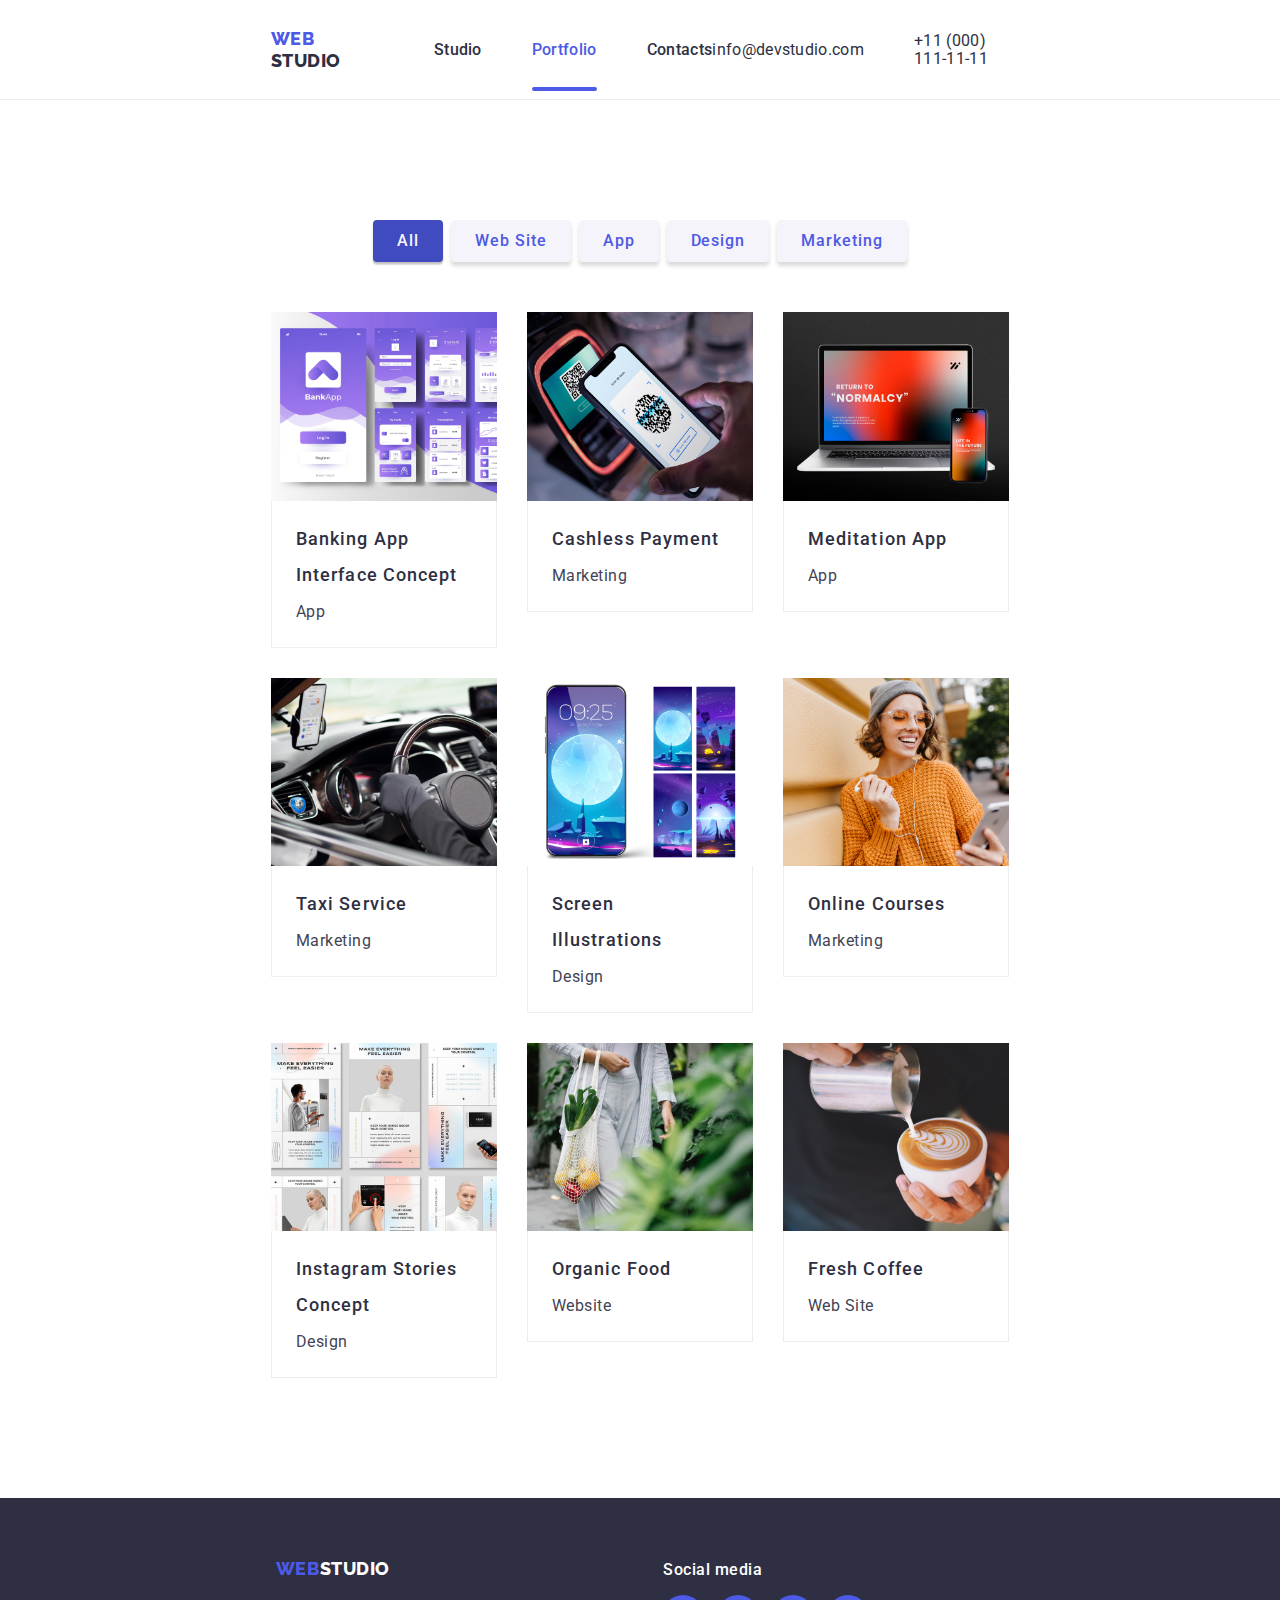
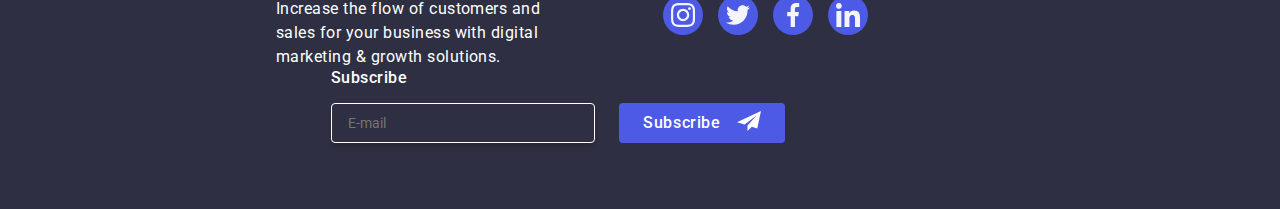
==== portfolio.html @ ea035ee9 "hw7" ====
<!DOCTYPE html>
<html lang="en">
  <head>
    <meta charset="UTF-8" />
    <meta http-equiv="X-UA-Compatible" content="IE=edge" />
    <meta name="viewport" content="width=device-width, initial-scale=1.0" />
    <title>Portfolio</title>
    <link rel="preconnect" href="https://fonts.googleapis.com" />
    <link rel="preconnect" href="https://fonts.gstatic.com" crossorigin />
    <link
      rel="stylesheet"
      href="https://cdnjs.cloudflare.com/ajax/libs/modern-normalize/1.0.0/modern-normalize.min.css"
    />
    <link rel="icon" href="./images/goit.png" />
    <link rel="stylesheet" href="./css/style.css" />
    <!-- AOS -->
    <link href="https://unpkg.com/aos@2.3.1/dist/aos.css" rel="stylesheet" />

    <!-- Animate.css -->
    <link
      rel="stylesheet"
      href="https://cdnjs.cloudflare.com/ajax/libs/animate.css/4.1.1/animate.min.css"
    />
  </head>
  <body>
    <!-- Header -->
    <header class="page-header">
      <div class="container menu">
        <nav class="navigation">
          <a href="./index.html" class="logo-link">
            <span class="logo">WEB</span>
            <span class="studio">STUDIO</span>
          </a>

          <ul class="nav-menu list">
            <li class="item">
              <a href="./index.html" class="page link">Studio</a>
            </li>
            <li class="item">
              <a href="#" class="page current link">Portfolio</a>
            </li>
            <li class="item">
              <a href="#" class="page link">Contacts</a>
            </li>
          </ul>
        </nav>
        <!-- Address -->
        <ul class="contacts-menu list">
          <li class="item">
            <a href="mailto:info@devstudio.com" class="contact link"
              >info@devstudio.com</a
            >
          </li>
          <li class="item">
            <a href="tel:+110001111111" class="contact link"
              >+11 (000) 111-11-11</a
            >
          </li>
        </ul>
      </div>
    </header>

    <main>
      <!-- section 1 -->
      <section class="section">
        <!--top row buttons -->
        <div class="container">
          <ul class="filters list">
            <li class="space">
              <button type="button" class="button filter current">All</button>
            </li>
            <li class="space">
              <button type="button" class="button filter">Web Site</button>
            </li>
            <li class="space">
              <button type="button" class="button filter">App</button>
            </li>
            <li class="space">
              <button type="button" class="button filter">Design</button>
            </li>
            <li class="space">
              <button type="button" class="button filter">Marketing</button>
            </li>
          </ul>

          <!-- section 2 -->
          <!-- 1st row images -->
          <ul class="projects list">
            <li class="project-card">
              <a href="#" class="project link">
                <!-- Overlay Effect -->
                <div class="cover-wrap">
                  <img
                    class="image"
                    src="./images/img1-bankapp.jpg"
                    alt="Banking App Interface Concept"
                    width="370"
                    height="294"
                  />
                  <p class="cover-text">
                    14 Stylish and User-Friendly App Design Concepts · Task
                    Manager App · Calorie Tracker App · Exotic Fruit Ecommerce
                    App · Cloud Storage App
                  </p>
                </div>
                <div class="substrate">
                  <h2 class="name">Banking App Interface Concept</h2>
                  <p class="type">App</p>
                </div>
              </a>
            </li>
            <li class="project-card">
              <a href="#" class="project link">
                <!-- Overlay Effect -->
                <div class="cover-wrap">
                  <img
                    class="image"
                    src="./images/img2-cashless.jpg"
                    alt="Cashless Payment"
                    width="370"
                    height="294"
                  />
                  <p class="cover-text">
                    14 Stylish and User-Friendly App Design Concepts · Task
                    Manager App · Calorie Tracker App · Exotic Fruit Ecommerce
                    App · Cloud Storage App
                  </p>
                </div>
                <div class="substrate">
                  <h2 class="name">Cashless Payment</h2>
                  <p class="type">Marketing</p>
                </div>
              </a>
            </li>

            <li class="project-card">
              <a href="#" class="project link">
                <!-- Overlay Effect -->
                <div class="cover-wrap">
                  <img
                    class="image"
                    src="./images/img3-meditation.jpg"
                    alt="Meditation App"
                    width="370"
                    height="294"
                  />
                  <p class="cover-text">
                    14 Stylish and User-Friendly App Design Concepts · Task
                    Manager App · Calorie Tracker App · Exotic Fruit Ecommerce
                    App · Cloud Storage App
                  </p>
                </div>
                <div class="substrate">
                  <h2 class="name">Meditation App</h2>
                  <p class="type">App</p>
                </div>
              </a>
            </li>

            <li class="project-card">
              <a href="#" class="project link">
                <!-- Overlay Effect -->
                <div class="cover-wrap">
                  <img
                    class="image"
                    src="./images/img1-taxiservice.jpg"
                    alt="Taxi Service"
                    width="370"
                    height="294"
                  />
                  <p class="cover-text">
                    14 Stylish and User-Friendly App Design Concepts · Task
                    Manager App · Calorie Tracker App · Exotic Fruit Ecommerce
                    App · Cloud Storage App
                  </p>
                </div>
                <div class="substrate">
                  <h2 class="name">Taxi Service</h2>
                  <p class="type">Marketing</p>
                </div>
              </a>
            </li>

            <li class="project-card">
              <a href="#" class="project link">
                <!-- Overlay Effect -->
                <div class="cover-wrap">
                  <img
                    class="image"
                    src="./images/img2-screen.jpg"
                    alt="Screen Illustrations"
                    width="370"
                    height="294"
                  />
                  <p class="cover-text">
                    14 Stylish and User-Friendly App Design Concepts · Task
                    Manager App · Calorie Tracker App · Exotic Fruit Ecommerce
                    App · Cloud Storage App
                  </p>
                </div>
                <div class="substrate">
                  <h2 class="name">Screen Illustrations</h2>
                  <p class="type">Design</p>
                </div>
              </a>
            </li>

            <li class="project-card">
              <a href="#" class="project link">
                <!-- Overlay Effect -->
                <div class="cover-wrap">
                  <img
                    class="image"
                    src="./images/img3-onlinecourses.jpg"
                    alt="Online Courses"
                    width="370"
                    height="294"
                  />
                  <p class="cover-text">
                    14 Stylish and User-Friendly App Design Concepts · Task
                    Manager App · Calorie Tracker App · Exotic Fruit Ecommerce
                    App · Cloud Storage App
                  </p>
                </div>
                <div class="substrate">
                  <h2 class="name">Online Courses</h2>
                  <p class="type">Marketing</p>
                </div>
              </a>
            </li>

            <li class="project-card">
              <a href="#" class="project link">
                <!-- Overlay Effect -->
                <div class="cover-wrap">
                  <img
                    class="image"
                    src="./images/img1-instagram.jpg"
                    alt="Instagram Stories Concept"
                    width="370"
                    height="294"
                  />
                  <p class="cover-text">
                    14 Stylish and User-Friendly App Design Concepts · Task
                    Manager App · Calorie Tracker App · Exotic Fruit Ecommerce
                    App · Cloud Storage App
                  </p>
                </div>
                <div class="substrate">
                  <h2 class="name">Instagram Stories Concept</h2>
                  <p class="type">Design</p>
                </div>
              </a>
            </li>

            <li class="project-card">
              <a href="#" class="project link">
                <!-- Overlay Effect -->
                <div class="cover-wrap">
                  <img
                    class="image"
                    src="./images/img2-organic.jpg"
                    alt="Organic Food"
                    width="370"
                    height="294"
                  />
                  <p class="cover-text">
                    14 Stylish and User-Friendly App Design Concepts · Task
                    Manager App · Calorie Tracker App · Exotic Fruit Ecommerce
                    App · Cloud Storage App
                  </p>
                </div>
                <div class="substrate">
                  <h2 class="name">Organic Food</h2>
                  <p class="type">Website</p>
                </div>
              </a>
            </li>

            <li class="project-card">
              <a href="#" class="project link">
                <!-- Overlay Effect -->
                <div class="cover-wrap">
                  <img
                    class="image"
                    src="./images/img3-freshcoffee.jpg"
                    alt="Fresh Coffee"
                    width="370"
                    height="294"
                  />
                  <p class="cover-text">
                    14 Stylish and User-Friendly App Design Concepts · Task
                    Manager App · Calorie Tracker App · Exotic Fruit Ecommerce
                    App · Cloud Storage App
                  </p>
                </div>
                <div class="substrate">
                  <h2 class="name">Fresh Coffee</h2>
                  <p class="type">Web Site</p>
                </div>
              </a>
            </li>
          </ul>
        </div>
      </section>
    </main>

    <!-- Footer -->
    <footer class="page-footer">
      <div class="container">
        <!-- Main Footer -->
        <div class="footer">
          <!-- Footer Section 1 -->
          <div class="footer-address">
            <a href="./index.html" class="logo-link">
              <span class="logo">WEB</span>
              <span class="studio2">STUDIO</span>
            </a>
            <p class="footer-description">
              Increase the flow of customers and <br />sales for your business
              with digital <br />marketing & growth solutions.
            </p>
          </div>

          <!-- Footer Section 2 -->
          <div class="footer-block">
            <b class="footer-heading">Social media</b>
            <ul class="social-footer list">
              <!-- Footer - Instagram -->
              <li class="icon-item">
                <a
                  class="link"
                  href="https://instagram.com"
                  target="_blank"
                  rel="noopener noreferrer"
                  aria-label="Link to Instagram"
                >
                  <svg class="icon" width="16" height="16">
                    <use href="./images/icons.svg#icon-instagram"></use>
                  </svg>
                </a>
              </li>
              <!-- Footer - Twitter -->
              <li class="icon-item">
                <a
                  class="link"
                  href="https://twitter.com"
                  target="_blank"
                  rel="noopener noreferrer"
                  aria-label="Link to Twitter"
                >
                  <svg class="icon" width="16" height="16">
                    <use href="./images/icons.svg#icon-twitter"></use>
                  </svg>
                </a>
              </li>
              <!-- Footer - Facebook -->
              <li class="icon-item">
                <a
                  class="link"
                  href="https://facebook.com"
                  target="_blank"
                  rel="noopener noreferrer"
                  aria-label="Link to Facebook"
                >
                  <svg class="icon" width="16" height="16">
                    <use href="./images/icons.svg#icon-facebook"></use>
                  </svg>
                </a>
              </li>
              <!-- Footer - LinkedIn -->
              <li class="icon-item">
                <a
                  class="social-link link"
                  href="https://linkedin.com"
                  target="_blank"
                  rel="noopener noreferrer"
                  aria-label="Link to LinkedIn"
                >
                  <svg class="icon" width="16" height="16">
                    <use href="./images/icons.svg#icon-linkedin"></use>
                  </svg>
                </a>
              </li>
            </ul>
          </div>

          <div class="footer-container footer-form">
            <form name="subscribe-form" autocomplete="on" method>
              <label class="footer-form-label">
                Subscribe
                <input
                  type="email"
                  name="email"
                  placeholder="E-mail"
                  class="footer-form-input"
                  required
                />
              </label>
              <button type="submit" class="footer-form-button">
                Subscribe
                <svg class="svg-subscribe">
                  <use href="./images/icons.svg#icon-submit"></use>
                </svg>
              </button>
            </form>
          </div>
        </div>
      </div>
    </footer>

    <!-- MODAL SCRIPT -->
    <script src="./js/modal.js"></script>
  </body>
</html>
---- css/style.css ----
@import url("https://fonts.googleapis.com/css2?family=Raleway:wght@700&family=Roboto:wght@400;500;800;900&display=swap");

:root {
  --primary-text-color: #434455;
  --accent-color: #4d5ae5;
  --primary-white-color: #ffffff;
  --primary-black-color: #2e2f42;
  --logo-black: #000000;
  --text-white-opacity: rgba(255, 255, 255, 0.6);
  --button-primary-hover: #404bbf;
  --button-filter: #f5f4fa;
  --background-black: #2f303a;
  --background-grey: #f5f4fa;
  --cloud: #f4f4fd;
  --cornflower: #e7e9fc;
  --ocean: #404bbf;
  --lightslate: #8e8f99;
}

body {
  font-family: "Roboto", sans-serif;
  font-size: 16px;
  background-color: var(--primary-white-color);
  color: var(--primary-text-color);
  letter-spacing: 0.03em;
}

h1,
h2,
h3,
h4,
h5,
h6,
p {
  margin: 0;
}

html {
  box-sizing: border-box;
}

*,
*::before,
*::after {
  box-sizing: inherit;
}

img {
  display: block;
  max-width: 100%;
  height: auto;
}

.link {
  text-decoration: none;
  color: inherit;
}

.section {
  padding-top: 120px;
  padding-bottom: 120px;
}

/* Checked */
.section.no-top-padding {
  padding-top: 0;
}

/* Checked */
.container {
  width: 428px;
  padding-left: 15px;
  padding-right: 15px;
  margin-left: auto;
  margin-right: auto;

  @media screen and (min-width: 768px);
  width: 768px;
}

/* Checked */
.list {
  list-style-type: none; /* remove default bullet style */
  padding: 0;
  margin: 0;
}

/* Checked */
.menu,
.navigation,
.nav-menu,
.contacts-menu {
  display: flex;
  align-items: center;
}

/* header and navigation */
/* Checked */
.logo-link {
  text-decoration: none;
  font-family: "Raleway", sans-serif;
  font-size: 0;
  line-height: 1.2;
}

.logo-link > span {
  font-size: 18px;
}

/* Checked */
.logo {
  color: #4d5ae5;
  font-weight: 800;
  font-family: "Raleway", sans-serif;
  line-height: 1.2;
}

/* Checked */
.logo.footer {
  margin-bottom: 20px;
}

/* header styling */
/* Checked */
.studio {
  color: #2e2f42;
  font-weight: 800;
  text-indent: 30px;
}

/* footer styling */
/* Checked */
.studio2 {
  color: var(--primary-white-color);
  font-weight: 800;
  font-size: 18px;
}

/* Navigation Menu Positioning */
/* Checked */
.nav-menu {
  margin-left: 93px;

  transition: color 250ms cubic-bezier(0.4, 0, 0.2, 1);
}

.nav-menu .page:hover,
.nav-menu .page:focus,
.nav-menu .page.current,
.contacts-menu .contact:hover,
.contacts-menu .contact:focus {
  color: var(--accent-color);
}

/* Underline */
.page {
  position: relative;
  color: var(--accent-color);
}

.page.current::after {
  content: "";
  position: absolute;
  left: 0;
  bottom: -1px;
  width: 100%;
  height: 1px;
  border-radius: 2px;
  border: 2px solid var(--accent-color);
  background-color: var(--accent-color);
}

.page::after {
  content: "";
  border-radius: 2px;
  height: 4px;
  width: 0;
  position: absolute;
  left: 0;
  bottom: -1px;
  transition: width 250ms ease-in-out, background-color 250ms ease-in-out;
}

.page:hover::after,
.page:focus::after {
  border: 2px solid var(--ocean);
  background-color: var(--ocean);
  width: 100%;
}

/* Checked */
.page-header {
  border-bottom: 1px solid #ececec;
}

/* Checked */
.page-footer {
  padding-top: 60px;
  padding-bottom: 60px;
  padding-left: 60px;
  margin: 0 auto;
  background-color: var(--primary-black-color);
}

/* Contacts Menu Positioning */
.contacts-menu {
  margin-left: auto;
}

/* Checked */
.hero {
  padding-top: 200px;
  padding-bottom: 200px;
  height: 600px;
  margin: 0 auto;
  text-align: center;
  background-image: linear-gradient(
      rgba(46, 47, 66, 0.78),
      rgba(46, 47, 66, 0.78)
    ),
    url(../images/people-office1.jpg);
  background-repeat: no-repeat;
  background-size: cover;
  background-position: center;
}

/* Checked */
.nav-menu .item:not(:last-child),
.contacts-menu .item:not(:last-child) {
  margin-right: 50px;
}

/* Checked */
.nav-menu .page,
.contacts-menu .contact {
  display: block;
  padding-top: 32px;
  padding-bottom: 31px;
  color: var(--primary-black-color);
  font-weight: 500;
  font-size: 16px;
  line-height: 1.14;
  letter-spacing: 0.02em;
  transition: color 250ms cubic-bezier(0.4, 0, 0.2, 1);
}

/* Checked */
.contacts-menu .contact {
  color: var(--primary-black-color);
  font-weight: 400;
}

/* Styling for H1 */
/* Checked */
.hero-title {
  color: var(--primary-white-color);
  font-size: 56px;
  font-weight: 700;
  line-height: 1.36;
  text-align: center;
  letter-spacing: 0.06em;
  margin-bottom: 30px;
}

/* button styling and positioning index.html */
/* Checked */
.button {
  cursor: pointer;
  border-color: transparent;
  font-family: inherit; /* to inherit the font */
  letter-spacing: 0.03em;
  border-radius: 4px;
}

/* Chedked */
.button.primary,
.button {
  background-color: var(--accent-color);
  color: var(--primary-white-color);
  font-weight: 500;
  font-size: 16px;
  line-height: 1.87;
  letter-spacing: 0.06em;
  padding: 16px 32px; /*padding: 10px 32px;  */
  box-shadow: 0px 4px 4px rgba(0, 0, 0, 0.15);

  transition: background-color 250ms cubic-bezier(0.4, 0, 0.2, 1);
}

/* button pseudoclass */
/* Checked */
.button.primary:hover,
.button.primary:focus {
  background-color: var(--button-primary-hover);
}

/* button styling portfolio.html */
/* Checked */
.filters {
  display: flex;
  justify-content: center;
  margin-bottom: 50px;
}

/* Checked */
.filters .space + .space {
  margin-left: 8px;
}

/* Checked */
.button.filter {
  background-color: var(--button-filter);
  color: var(--accent-color);
  font-weight: 500;
  font-size: 16px;
  line-height: 1.62;
  padding: 6px 22px;

  transition: background-color 250ms cubic-bezier(0.4, 0, 0.2, 1),
    color 250ms cubic-bezier(0.4, 0, 0.2, 1),
    box-shadow 250ms cubic-bezier(0.4, 0, 0.2, 1);
}

/* Checked */
.button.filter:hover,
.button.filter:focus,
.button.filter.current {
  background-color: var(--button-primary-hover);
  color: var(--button-filter);
  box-shadow: 0px 3px 1px rgba(0, 0, 0, 0.1), 0px 1px 2px rgba(0, 0, 0, 0.08),
    0px 2px 2px rgba(0, 0, 0, 0.12);
}

/* list styling index.html */
/* Checked */
.benefits .title {
  color: var(--primary-black-color);
  font-weight: 500;
  font-size: 20px;
  line-height: 1.14;
  margin-bottom: 10px;
}

/* Checked */
.benefits .description {
  line-height: 1.7;
  font-weight: 400;
  font-size: 16px;
}

/* list and icon positioning index.html */
/* Checked */
.benefits {
  display: flex;
  flex-wrap: wrap;
  margin-left: -30px;
  margin-top: -30px;
}

.benefits .item {
  flex-basis: calc(100% / 4 - 30px);
  margin-left: 30px;
  margin-top: 30px;
}

.benefits .icon {
  margin-bottom: 8px;
  border-radius: 4px;
  width: 264px;
  height: 120px;
  display: flex;
  justify-content: center;
  align-items: center;
  background-color: var(--cloud);
}

/* H2 styling portfolio.html */
/* Checked */
.section-title {
  color: var(--navyblue, #2e2f42);
  text-align: center;
  font-size: 36px;
  font-weight: 700;
  line-height: 1.17;
  margin-bottom: 50px;
}

/* image positioning index.html */
/* Checked */
.what-we-do {
  display: flex;
  flex-wrap: wrap;
  margin-left: -30px;
  margin-top: -30px;
}

/* Checked */
.what-we-do .item {
  flex-basis: calc(100% / 3 - 30px);
  margin-left: 30px;
  margin-top: 30px;
}

/* Our Team styling portfolio.html */
/* Checked */
.bg-team {
  background-color: var(--background-grey);
}
.project-card
/* Checked */
.team .name,
.team .position {
  font-size: 16px;
  font-weight: 400;
  line-height: 1.19;
  text-align: center;
}

/* Checked */
.substrate {
  background-color: var(--primary-white-color);
  padding: 20px 24px;
  border: 1px solid #eeeeee;
  border-top: 0;

  transition: box-shadow 250ms cubic-bezier(0.4, 0, 0.2, 1);
}

/*.substrate:hover,
.substrate:focus {
  box-shadow: 0px 1px 1px rgba(0, 0, 0, 0.12), 0px 4px 4px rgba(0, 0, 0, 0.06),
    1px 4px 6px rgba(0, 0, 0, 0.16);
}
*/

/* Checked */
.team .name {
  color: var(--primary-black-color);
  font-weight: 500;
  font-size: 20px;
  margin-top: 30px;
  margin-bottom: 10px;
  text-align: center;
}

.team .item {
  margin-left: 30px;
  margin-top: 30px;
  flex-basis: calc(100% / 4 - 30px);
  padding-bottom: 30px;
  background-color: var(--primary-white-color);
  border-radius: 0px 0px 4px 4px;
  box-shadow: 0px 1px 3px rgba(0, 0, 0, 0.12), 0px, 1px, 1px rgba(0, 0, 0, 0.14),
    0px, 2px, 1px rgba(0, 0, 0, 0.12);
}

/* Our Team Images positioning*/
/* Checked */
.team {
  margin-left: -30px;
  margin-top: -30px;
  display: flex;
}

.social-team .icon {
  width: 16px;
  height: 16px;
  fill: currentColor;
}

.social-team {
  display: flex;
  justify-content: center;
  padding-top: 10px;
  gap: 24px;
}

.social-team .link {
  display: flex;
  width: 100%;
  height: 100%;
  align-items: center;
  justify-content: center;
  border-radius: 50%;
  color: var(--cloud);
  transition: background-color 250ms cubic-bezier(0.4, 0, 0.2, 1);
  background-color: var(--accent-color);
}

.social-footer {
  padding-top: 16px;
  display: flex;
  justify-content: flex-start;
  gap: 15px;
}

.social-footer .link {
  display: flex;
  width: 100%;
  height: 100%;
  align-items: center;
  justify-content: center;
  border-radius: 50%;
  color: var(--cloud);
  background-color: var(--accent-color);
  transition: background-color 250ms cubic-bezier(0.4, 0, 0.2, 1);
}

.social-footer .icon {
  width: 24px;
  height: 24px;
  fill: currentColor;
}

.icon-item {
  transition: background-color 250ms cubic-bezier(0.4, 0, 0.2, 1);
}

.icon-item .link:hover,
.icon-item .link:focus {
  background-color: #31d0aa;
}

.item .icon {
  transition: color 250ms cubic-bezier(0.4, 0, 0.2, 1);
}

/* .item .icon:hover,
.item .icon:focus {
  color: var(--button-primary-hover);
}*/

.footer {
  display: flex;
  flex-wrap: wrap;
  margin-top: -12px;
  margin-left: -50px;
  align-items: baseline;
}

.footer-address {
  margin-top: 12px;
  margin-left: 25px;
}

/* Checked */
.footer-description {
  color: var(--primary-white-color);
  font-weight: 400;
  font-size: 16px;
  line-height: 1.5;
  padding-top: 17px;
}

.footer-heading {
  font-size: 16px;
  font-family: inherit;
  font-weight: 500;
  color: var(--primary-white-color);
}

/* Images positioning - portfolio.html */
/* Checked */
.projects {
  display: flex;
  flex-wrap: wrap;
  margin-left: -30px;
  margin-top: -30px;
}

/* Checked */
.project-card {
  flex-basis: calc(100% / 3 - 30px);
  margin-left: 30px;
  margin-top: 30px;
  transition: box-shadow 250ms ease-in-out;
}

.project-card:hover {
  box-shadow: 0px 2px 1px 0px rgba(46, 47, 66, 0.08),
    0px 1px 1px 0px rgba(46, 47, 66, 0.16),
    0px 1px 6px 0px rgba(46, 47, 66, 0.08);
}

/* Checked */
.project .name {
  margin-bottom: 4px;
  color: var(--primary-black-color);
  font-weight: 500;
  font-size: 18px;
  line-height: 2;
  letter-spacing: 0.06em;
}

/* Checked */
.project .type {
  color: var(--primary-text-color);
  font-weight: 400;
  font-size: 16px;
  line-height: 1.87;
}

.partners {
  display: flex;
  gap: 30px;
}

.partners .item {
  width: calc((100% - 150px) / 6);
  height: 90px;
}

.partners .link {
  display: flex;
  width: 100%;
  height: 100%;
  border: 1px solid #8e8f99;
  border-radius: 4px;
  justify-content: center;
  align-items: center;
  color: #8e8f99;

  transition: border 250ms cubic-bezier(0.4, 0, 0.2, 1),
    color 250ms cubic-bezier(0.4, 0, 0.2, 1);
}

.partners .link:hover,
.partners .link:focus {
  border-radius: 4px;
  color: var(--button-primary-hover);
  border: 1px solid var(--button-primary-hover);
}

.partners .icon {
  fill: currentColor;
}

.icon-item {
  width: 40px;
  height: 40px;
}

.footer-block {
  margin-top: 12px;
  margin-left: 123px;
}

/* Overlay */
.cover-wrap {
  position: relative;
  overflow: hidden;
}

.cover-text {
  position: absolute;
  top: 0;
  height: 100%;
  width: 100%;
  padding: 40px;
  font-size: 16px;
  font-weight: 400;
  line-height: 24px;
  letter-spacing: 0.32px;
  color: var(--cloud);
  background-color: var(--accent-color);

  transform: translateY(101%);
  transition: transform 250ms cubic-bezier(0.4, 0, 0.2, 1);
}

.project-card:hover .cover-text {
  transform: translateY(0);
}

/* MODAL  WINDOW*/
.backdrop {
  position: fixed;
  top: 0;
  left: 0;
  width: 100%;
  height: 100%;
  background-color: rgba(0, 0, 0, 0.2);
  opacity: 1;
  transition: opacity 250ms cubic-bezier(0.4, 0, 0.2, 1);
}

.modal {
  /* this is for modal-title */
  /* padding: 40px; */
  padding: 72px 24px 24px 24px;
  position: absolute;
  top: 50%;
  left: 50%;
  border-radius: 4px;
  min-width: 408px;
  min-height: 584px;
  background-color: var(--primary-white-color);

  transform: translate(-50%, -50%) scale(1);
  transition: transform 250ms cubic-bezier(0.4, 0, 0.2, 1);
}

.modal-title {
  color: var(--primary-black-color);
  text-align: center;
  font-weight: 500;
  margin-bottom: 34px;
}

.backdrop.is-hidden .modal {
  transform: translate(-50%, -50%) scale(0);
}

.modal-close {
  position: absolute;
  top: 24px;
  right: 24px;
  padding: 0;
  display: flex;
  justify-content: center;
  align-items: center;
  width: 24px;
  height: 24px;

  background-color: var(--cornflower);
  color: var(--primary-black-color);
  border: 1px solid rgba(0, 0, 0, 0.1);
  border-radius: 15px;
  cursor: pointer;

  transition: color 250ms cubic-bezier(0.4, 0, 0.2, 1),
    background-color 250ms cubic-bezier(0.4, 0, 0.2, 1);
}

.modal-close-icon {
  fill: currentColor;
}

.modal-close:hover,
.modal-close:focus {
  color: var(--primary-white-color);
  background-color: var(--ocean);
}

.is-hidden {
  visibility: none;
  opacity: 0;
  pointer-events: none;
}

/* Modal Form */
.form-field {
  display: block;
  position: relative;
}

.form-label {
  position: absolute;
  top: -16px;
  font-size: 12px;
  line-height: 0.87px;
  letter-spacing: 0.01em;
  font-weight: 400;
  color: var(--lightslate);
}

.form-input,
.form-textarea {
  display: block;
  width: 100%;
  font-size: 14px;
  margin-bottom: 29px;
  padding: 11px 16px 11px 38px;
  border: 1px solid rgba(33, 33, 33, 0.2);
  border-radius: 4px;

  line-height: 0.87px;
  letter-spacing: 0.01em;
  color: var(--primary-black-color);
  transition: border-color 250ms cubic-bezier(0.4, 0, 0.2, 1);
}

.form-input:hover,
.form-input:focus,
.form-textarea:hover,
.form-textarea:focus {
  outline: none;
  border-color: var(--ocean);
}

.form-textarea {
  padding-left: 16px;
  resize: none;
  height: 120px;
}

.form-textarea::placeholder {
  color: rgba(117, 117, 117, 0.5);
}

/* .form-button-container { 
  display: flex;
  align-items: center;
  justify-content: center;
  width: 100%;
}
*/
.button-center {
  display: block;
  margin: 0 auto;
  margin-top: 20px;
  width: 50%;
  align-items: center;
  justify-content: center;
}

/* SVG icon inside modal */
.form-icon {
  position: absolute;
  top: 50%;
  left: 12px;
  transform: translateY(-50%);
  fill: var(--logo-black);
  transition: fill 250ms cubic-bezier(0.4, 0, 0.2, 1);
}

.form-input:hover + .form-icon,
.form-input:focus + .form-icon {
  fill: var(--accent-color);
}

/* Checkbox inside modal */
.form-agreement {
  display: flex;
  align-items: center;
  margin-bottom: 34px;
  font-size: 12px;
  color: var(--lightslate);
}

.visually-hidden {
  position: absolute;
  width: 1px;
  height: 1px;
  margin: -1px;
  border: 0;
  padding: 0;
  white-space: nowrap;
  clip-path: inset(100%);
  clip: rect(0 0 0 0);
  overflow: hidden;
}

.form-checkbox-icon {
  fill: none;
  border: 1px solid var(--lightslate);
  border-radius: 2px;
  margin-right: 7px;
  transition: border-color 250ms cubic-bezier(0.4, 0, 0.2, 1),
    background-color 250ms cubic-bezier(0.4, 0, 0.2, 1),
    fill 250ms cubic-bezier(0.4, 0, 0.2, 1);
}

.form-checkbox:checked + .form-checkbox-icon {
  background-color: var(--accent-color);
  border-color: var(--accent-color);
  fill: var(--primary-white-color);
}

.form-terms {
  color: var(--accent-color);
}

.footer-container form {
  display: flex;
  align-items: flex-end;
}

.footer-form {
  width: 453px;
  height: 80px;
  flex-shrink: 0;
  margin-left: 80px;
}

.footer-form-button {
  height: 40px;
  display: inline-flex;
  padding: 8px 24px;
  justify-content: center;
  align-items: center;
  gap: 16px;
  margin-left: 24px;
  border: none;
  font-weight: 500;
  line-height: 24px;
  letter-spacing: 0.64px;
  border-radius: 4px;
  color: var(--primary-white-color);
  background: var(--accent-color);
  cursor: pointer;
  transition-property: background-color, color;
  transition-duration: 250ms;
  transition-timing-function: cubic-bezier(0.4, 0, 0.2, 1);
}

.footer-form-button:hover {
  background-color: var(--ocean);
}

.svg-subscribe {
  width: 24px;
  height: 24px;

  fill: var(--primary-white-color);
}

.footer-form-label {
  display: block;
  color: var(--primary-white-color);
  font-weight: 500;
}

.footer-form-input {
  color: var(--primary-white-color);
  width: 264px;
  outline: none;
  height: 40px;
  padding: 8px 16px;
  display: flex;
  margin-top: 16px;
  font-size: 14px;
  background: var(--primary-black-color);
  border-radius: 4px;
  border: 1px solid var(--primary-white-color);
  box-shadow: 0px 4px 4px 0px rgba(0, 0, 0, 0.15);
}
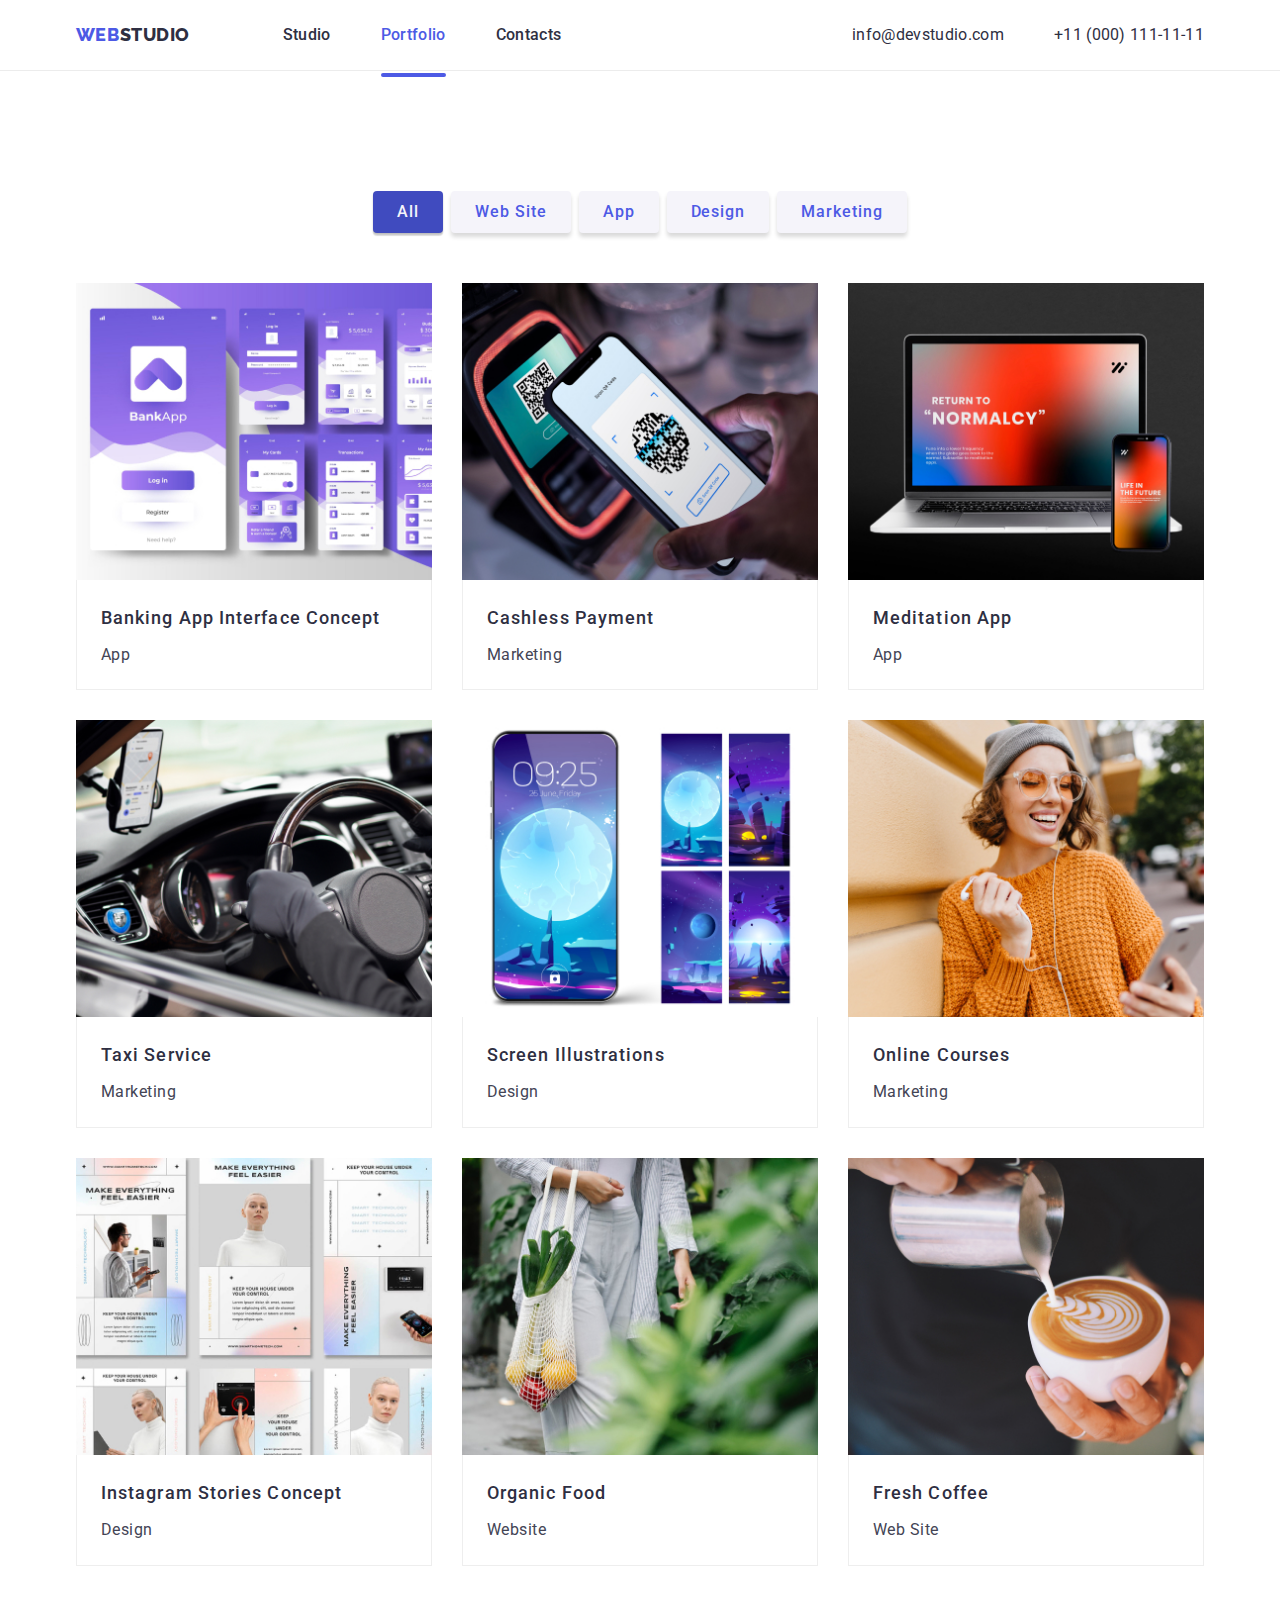
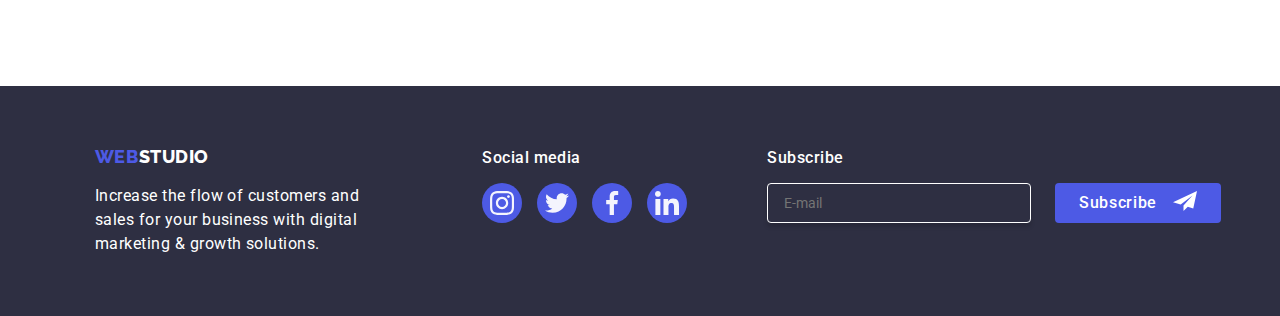
==== commit 48f858c9: "hw7" ====
--- a/portfolio.html
+++ b/portfolio.html
@@ -409,6 +409,104 @@
       </div>
     </footer>
 
+    <!-- Hamburger Menu Close Icon and Navigations-->
+    <div class="menu-container js-menu-container" id="mobile-menu">
+      <div class="container-mobile">
+        <!-- Hamburger Menu Close Icon-->
+        <div>
+          <button class="menu-toggle js-close-menu">
+            <svg width="32" height="32">
+              <use href="./images/icons.svg#icon-hamburger-close"></use>
+            </svg>
+          </button>
+        </div>
+        <div class="mobile-menu-content">
+          <ul class="mobile-menu-list list">
+            <li>
+              <a href="./index.html" class="mobile-menu-list_item">Studio</a>
+            </li>
+            <li>
+              <a href="./portfolio.html" class="mobile-menu-list_item"
+                >Portfolio</a
+              >
+            </li>
+            <li>
+              <a href="" class="mobile-menu-list_item">Contacts</a>
+            </li>
+          </ul>
+
+          <div class="mobile-container-footer">
+            <ul class="mobile-contact-container list">
+              <li>
+                <a href="tel:+110001111111">+11 (000) 111-11-11 </a>
+              </li>
+              <li>
+                <a href="mailto:info@devstudio.com">info@devstudio.com</a>
+              </li>
+            </ul>
+            <ul class="mobile-social-container list">
+              <!-- Instagram -->
+              <li>
+                <a
+                  class="footer-social-link"
+                  href="https://instagram.com"
+                  target="_blank"
+                  rel="noopener noreferrer"
+                  aria-label="Link to Instagram"
+                >
+                  <svg class="icon" width="40" height="40">
+                    <use href="./images/icons.svg#icon-instagram"></use>
+                  </svg>
+                </a>
+              </li>
+              <!-- Twitter -->
+              <li>
+                <a
+                  class="footer-social-link"
+                  href="https://twitter.com"
+                  target="_blank"
+                  rel="noopener noreferrer"
+                  aria-label="Link to Twitter"
+                >
+                  <svg class="icon" width="40" height="40">
+                    <use href="./images/icons.svg#icon-twitter"></use>
+                  </svg>
+                </a>
+              </li>
+              <!-- Facebook -->
+              <li>
+                <a
+                  class="footer-social-link"
+                  href="https://facebook.com"
+                  target="_blank"
+                  rel="noopener noreferrer"
+                  aria-label="Link to Facebook"
+                >
+                  <svg class="icon" width="16" height="16">
+                    <use href="./images/icons.svg#icon-facebook"></use>
+                  </svg>
+                </a>
+              </li>
+              <!-- LinkedIN -->
+              <li>
+                <a
+                  class="footer-social-link"
+                  href="https://linkedin.com"
+                  target="_blank"
+                  rel="noopener noreferrer"
+                  aria-label="Link to LinkedIn"
+                >
+                  <svg class="icon" width="16" height="16">
+                    <use href="./images/icons.svg#icon-linkedin"></use>
+                  </svg>
+                </a>
+              </li>
+            </ul>
+          </div>
+        </div>
+      </div>
+    </div>
+
     <!-- MODAL SCRIPT -->
     <script src="./js/modal.js"></script>
   </body>
--- a/css/style.css
+++ b/css/style.css
@@ -47,6 +47,7 @@
 
 img {
   display: block;
+  width: 100%;
   max-width: 100%;
   height: auto;
 }
@@ -57,8 +58,13 @@
 }
 
 .section {
-  padding-top: 120px;
-  padding-bottom: 120px;
+  padding-top: 96px;
+  padding-bottom: 96px;
+
+  @media screen and (min-width: 1158px) {
+    padding-top: 120px;
+    padding-bottom: 120px;
+  }
 }
 
 /* Checked */
@@ -74,8 +80,20 @@
   margin-left: auto;
   margin-right: auto;
 
-  @media screen and (min-width: 768px);
-  width: 768px;
+  /* phone size */
+  @media screen and (min-width: 428px) {
+    width: 428px;
+  }
+
+  /* tablet size */
+  @media screen and (min-width: 768px) {
+    width: 768px;
+  }
+
+  /* desktop size */
+  @media screen and (min-width: 1158px) {
+    width: 1158px;
+  }
 }
 
 /* Checked */
@@ -90,8 +108,18 @@
 .navigation,
 .nav-menu,
 .contacts-menu {
+  display: none;
+
+  @media screen and (min-width: 768px) {
+    display: flex;
+    align-items: center;
+  }
+}
+
+.menu {
   display: flex;
   align-items: center;
+  height: 70px;
 }
 
 /* header and navigation */
@@ -140,7 +168,6 @@
 /* Checked */
 .nav-menu {
   margin-left: 93px;
-
   transition: color 250ms cubic-bezier(0.4, 0, 0.2, 1);
 }
 
@@ -204,26 +231,114 @@
 
 /* Contacts Menu Positioning */
 .contacts-menu {
-  margin-left: auto;
+  display: none;
+
+  @media screen and (min-width: 768px) {
+    display: block;
+    margin-left: auto;
+  }
+
+  @media screen and (min-width: 1158px) {
+    display: flex;
+    flex-wrap: wrap;
+  }
 }
 
 /* Checked */
 .hero {
+  /* flex-grow: 1; */
   padding-top: 200px;
   padding-bottom: 200px;
-  height: 600px;
-  margin: 0 auto;
-  text-align: center;
-  background-image: linear-gradient(
-      rgba(46, 47, 66, 0.78),
-      rgba(46, 47, 66, 0.78)
-    ),
-    url(../images/people-office1.jpg);
   background-repeat: no-repeat;
   background-size: cover;
   background-position: center;
-}
-
+
+  @media screen and (min-width: 428px) {
+    height: 600px;
+    margin: 0 auto;
+    text-align: center;
+    background-image: linear-gradient(
+        rgba(46, 47, 66, 0.78),
+        rgba(46, 47, 66, 0.78)
+      ),
+      url(../images/people-office1-m.jpg);
+    background-repeat: no-repeat;
+    background-size: cover;
+    background-position: center;
+  }
+
+  /* Mobile 2x */
+  @media (min-device-pixel-ratio: 2),
+    (min-resolution: 192dpi),
+    (min-resolution: 2dppx) {
+    height: 600px;
+    margin: 0 auto;
+    text-align: center;
+    background-image: linear-gradient(
+        rgba(46, 47, 66, 0.78),
+        rgba(46, 47, 66, 0.78)
+      ),
+      url(../images/people-office1-m@2x.jpg);
+  }
+
+  /* Tablet */
+  @media screen and (min-width: 728px) {
+    height: 600px;
+    margin: 0 auto;
+    text-align: center;
+    background-image: linear-gradient(
+        rgba(46, 47, 66, 0.78),
+        rgba(46, 47, 66, 0.78)
+      ),
+      url(../images/people-office1-t.jpg);
+    background-repeat: no-repeat;
+    background-size: cover;
+    background-position: center;
+  }
+
+  /* Tablet 2x */
+  @media (min-device-pixel-ratio: 2),
+    (min-resolution: 192dpi),
+    (min-resolution: 2dppx) {
+    height: 600px;
+    margin: 0 auto;
+    text-align: center;
+    background-image: linear-gradient(
+        rgba(46, 47, 66, 0.78),
+        rgba(46, 47, 66, 0.78)
+      ),
+      url(../images/people-office1-t@2x.jpg);
+  }
+
+  /* Desktop */
+  @media screen and (min-width: 1158px) {
+    height: 600px;
+    margin: 0 auto;
+    text-align: center;
+    background-image: linear-gradient(
+        rgba(46, 47, 66, 0.78),
+        rgba(46, 47, 66, 0.78)
+      ),
+      url(../images/people-office1-d.jpg);
+    background-repeat: no-repeat;
+    background-size: cover;
+    background-position: center;
+  }
+
+  /* Desktop 2x */
+  @media (min-device-pixel-ratio: 2),
+    (min-resolution: 192dpi),
+    (min-resolution: 2dppx) {
+    height: 600px;
+    margin: 0 auto;
+    text-align: center;
+    background-image: linear-gradient(
+        rgba(46, 47, 66, 0.78),
+        rgba(46, 47, 66, 0.78)
+      ),
+      url(../images/people-office1-d@2x.jpg);
+  }
+}
 /* Checked */
 .nav-menu .item:not(:last-child),
 .contacts-menu .item:not(:last-child) {
@@ -254,12 +369,17 @@
 /* Checked */
 .hero-title {
   color: var(--primary-white-color);
-  font-size: 56px;
+  font-size: 36px;
   font-weight: 700;
   line-height: 1.36;
   text-align: center;
   letter-spacing: 0.06em;
   margin-bottom: 30px;
+
+  /* tablet size */
+  @media screen and (min-width: 768px) {
+    font-size: 56px;
+  }
 }
 
 /* button styling and positioning index.html */
@@ -339,6 +459,10 @@
   font-size: 20px;
   line-height: 1.14;
   margin-bottom: 10px;
+
+  @media screen and (min-width: 458px) {
+    text-align: center;
+  }
 }
 
 /* Checked */
@@ -346,6 +470,10 @@
   line-height: 1.7;
   font-weight: 400;
   font-size: 16px;
+
+  @media screen and (min-width: 458px) {
+    text-align: center;
+  }
 }
 
 /* list and icon positioning index.html */
@@ -355,23 +483,41 @@
   flex-wrap: wrap;
   margin-left: -30px;
   margin-top: -30px;
+
+  @media screen and (min-width: 1158px) {
+    flex-wrap: nowrap;
+  }
 }
 
 .benefits .item {
-  flex-basis: calc(100% / 4 - 30px);
+  width: 100%;
+
+  /* flex-basis: calc(100% / 4 - 30px); */
+
   margin-left: 30px;
   margin-top: 30px;
+
+  @media screen and (min-width: 768px) {
+    width: calc(100% / 2 - 30px);
+  }
 }
 
 .benefits .icon {
-  margin-bottom: 8px;
-  border-radius: 4px;
-  width: 264px;
-  height: 120px;
-  display: flex;
-  justify-content: center;
-  align-items: center;
-  background-color: var(--cloud);
+  display: none;
+
+  @media screen and (min-width: 1158px) {
+    display: flex;
+    flex-wrap: wrap;
+
+    margin-bottom: 8px;
+    border-radius: 4px;
+    width: 264px;
+    height: 120px;
+    display: flex;
+    justify-content: center;
+    align-items: center;
+    background-color: var(--cloud);
+  }
 }
 
 /* H2 styling portfolio.html */
@@ -385,6 +531,18 @@
   margin-bottom: 50px;
 }
 
+.section .section-title1,
+.section .what-we-do {
+  display: none;
+
+  @media screen and (min-width: 1158px) {
+    display: flex;
+    flex-wrap: wrap;
+    justify-content: center;
+    margin-bottom: 50px;
+  }
+}
+
 /* image positioning index.html */
 /* Checked */
 .what-we-do {
@@ -446,12 +604,20 @@
 .team .item {
   margin-left: 30px;
   margin-top: 30px;
-  flex-basis: calc(100% / 4 - 30px);
+  /*flex-basis: calc(100% / 4 - 30px);*/
   padding-bottom: 30px;
   background-color: var(--primary-white-color);
   border-radius: 0px 0px 4px 4px;
   box-shadow: 0px 1px 3px rgba(0, 0, 0, 0.12), 0px, 1px, 1px rgba(0, 0, 0, 0.14),
     0px, 2px, 1px rgba(0, 0, 0, 0.12);
+
+  @media screen and (min-width: 768px) {
+    width: calc(100% / 2 - 30px);
+  }
+
+  @media screen and (min-width: 1158px) {
+    width: calc(100% / 4 - 30px);
+  }
 }
 
 /* Our Team Images positioning*/
@@ -460,6 +626,11 @@
   margin-left: -30px;
   margin-top: -30px;
   display: flex;
+  flex-wrap: wrap;
+
+  @media screen and (min-width: 1158px) {
+    flex-wrap: nowrap;
+  }
 }
 
 .social-team .icon {
@@ -488,10 +659,15 @@
 }
 
 .social-footer {
-  padding-top: 16px;
-  display: flex;
-  justify-content: flex-start;
-  gap: 15px;
+  display: none;
+
+  @media screen and (min-width: 428px) {
+    padding-top: 16px;
+    display: flex;
+    /* justify-content: flex-start; */
+    justify-content: center;
+    gap: 15px;
+  }
 }
 
 .social-footer .link {
@@ -525,17 +701,16 @@
   transition: color 250ms cubic-bezier(0.4, 0, 0.2, 1);
 }
 
-/* .item .icon:hover,
-.item .icon:focus {
-  color: var(--button-primary-hover);
-}*/
-
 .footer {
   display: flex;
   flex-wrap: wrap;
   margin-top: -12px;
   margin-left: -50px;
   align-items: baseline;
+
+  @media screen and (min-width: 458px) {
+    justify-content: center;
+  }
 }
 
 .footer-address {
@@ -603,11 +778,25 @@
 .partners {
   display: flex;
   gap: 30px;
+  flex-wrap: wrap;
+
+  @media screen and (min-width: 1158px) {
+    flex-wrap: nowrap;
+  }
 }
 
 .partners .item {
-  width: calc((100% - 150px) / 6);
+  /* width: calc((100% - 150px) / 6); */
+  width: calc((100% / 2) - 30px);
   height: 90px;
+
+  @media screen and (min-width: 768px) {
+    width: calc((100% / 3) - 60px);
+  }
+
+  @media screen and (min-width: 1158px) {
+    width: calc((100% - 150px) / 6);
+  }
 }
 
 .partners .link {
@@ -692,12 +881,18 @@
   top: 50%;
   left: 50%;
   border-radius: 4px;
-  min-width: 408px;
-  min-height: 584px;
+  min-width: 428px;
+  /* min-height: 584px; */
+
+  height: 100vh;
   background-color: var(--primary-white-color);
 
   transform: translate(-50%, -50%) scale(1);
   transition: transform 250ms cubic-bezier(0.4, 0, 0.2, 1);
+
+  @media screen and (min-width: 428px) {
+    height: auto;
+  }
 }
 
 .modal-title {
@@ -935,3 +1130,123 @@
   border: 1px solid var(--primary-white-color);
   box-shadow: 0px 4px 4px 0px rgba(0, 0, 0, 0.15);
 }
+
+/* Hamburger Menu Open */
+.menu-toggle {
+  display: flex;
+  align-items: center;
+  justify-content: center;
+
+  margin-left: auto;
+  padding: 0;
+  background-color: transparent;
+  cursor: pointer;
+  border: none;
+  border-radius: 50%;
+  outline: none;
+  color: var(--primary-black-color);
+
+  @media screen and (min-width: 768px) {
+    display: none;
+  }
+}
+
+.menu-icon {
+  fill: currentColor;
+}
+
+/* Hamburger Menu Navigations and Close Icon */
+.menu-container {
+  display: flex;
+  flex-direction: column;
+  justify-content: space-between;
+  position: fixed;
+  top: 0;
+  left: 0;
+  width: 100vw;
+  height: 100vh;
+  padding: 48px 40px;
+  background-color: var(--primary-black-color);
+  z-index: 200;
+
+  transform: translateX(100%);
+  transition: transform 250ms cubic-bezier(0.4, 0, 0.2, 1);
+}
+
+.menu-container.is-open {
+  transform: translateX(0);
+}
+
+/* Mobile Navigation */
+
+.mob-menu-item {
+  margin-bottom: 32px;
+}
+
+.mob-menu-link {
+  display: block;
+  font-weight: 500;
+  font-size: 18px;
+  line-height: 1.18;
+  letter-spacing: 0.02em;
+  color: var(--primary-black-color);
+
+  transition: color 250ms cubic-bezier(0.4, 0, 0.2, 1);
+}
+
+.mob-menu-link:hover,
+.mob-menu-link:focus,
+.mob-menu-link.current {
+  color: var(--primary-orange-color);
+}
+
+.mob-address {
+  /* address doesn't inherit font style */
+  font-style: normal;
+  margin-bottom: 32px;
+}
+
+.mob-address-link {
+  /* Link tags doesn't inherit colors */
+  color: inherit;
+  transition: color 250ms cubic-bezier(0.4, 0, 0.2, 1);
+}
+
+.mob-address-link:hover,
+.mob-address-link:focus {
+  color: var(--primary-orange-color);
+}
+
+/* Mobile Socials */
+.mob-social-list {
+  display: flex;
+  justify-content: space-between;
+}
+
+.mob-social-item {
+  width: 40px;
+  height: 40px;
+}
+
+.mob-social-link {
+  width: 100%;
+  height: 100%;
+  border-radius: 50%;
+  color: var(--primary-white-color);
+  background-color: var(--primary-orange-color);
+
+  display: flex;
+  justify-content: center;
+  align-items: center;
+
+  transition: background-color 250ms cubic-bezier(0.4, 0, 0.2, 1);
+}
+
+.mob-social-link:hover,
+.mob-social-link:focus {
+  background-color: var(--primary-black-color);
+}
+
+.mob-social-icon {
+  fill: currentColor;
+}
